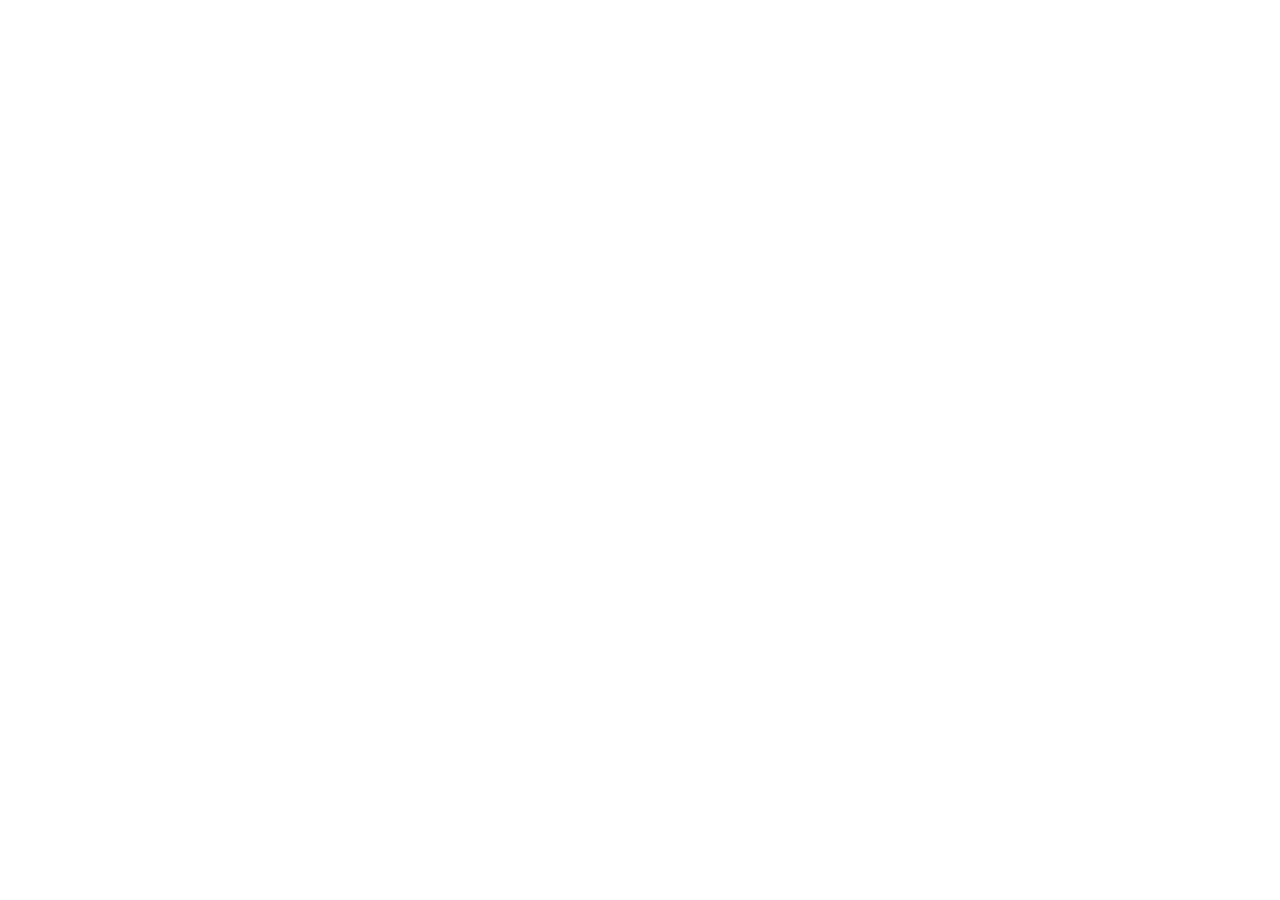
==== index.html @ b1398f2f "Add initial HTML structure for the webpage" ====
<!DOCTYPE html>
<html lang="en">
<head>
<meta charset="utf-8">
<meta name="viewport" content="width=device-width, initial-scale=1">
<title>M J Anthony</title>
<meta name="description" content="Dual-degree computer science student building tools people actually use, from medical imaging pipelines to market terminals.">
<link rel="stylesheet" href="./main.css">
</head>
<body>
<div id="root"></div>
<script src="./main.js"></script>
</body>
</html>
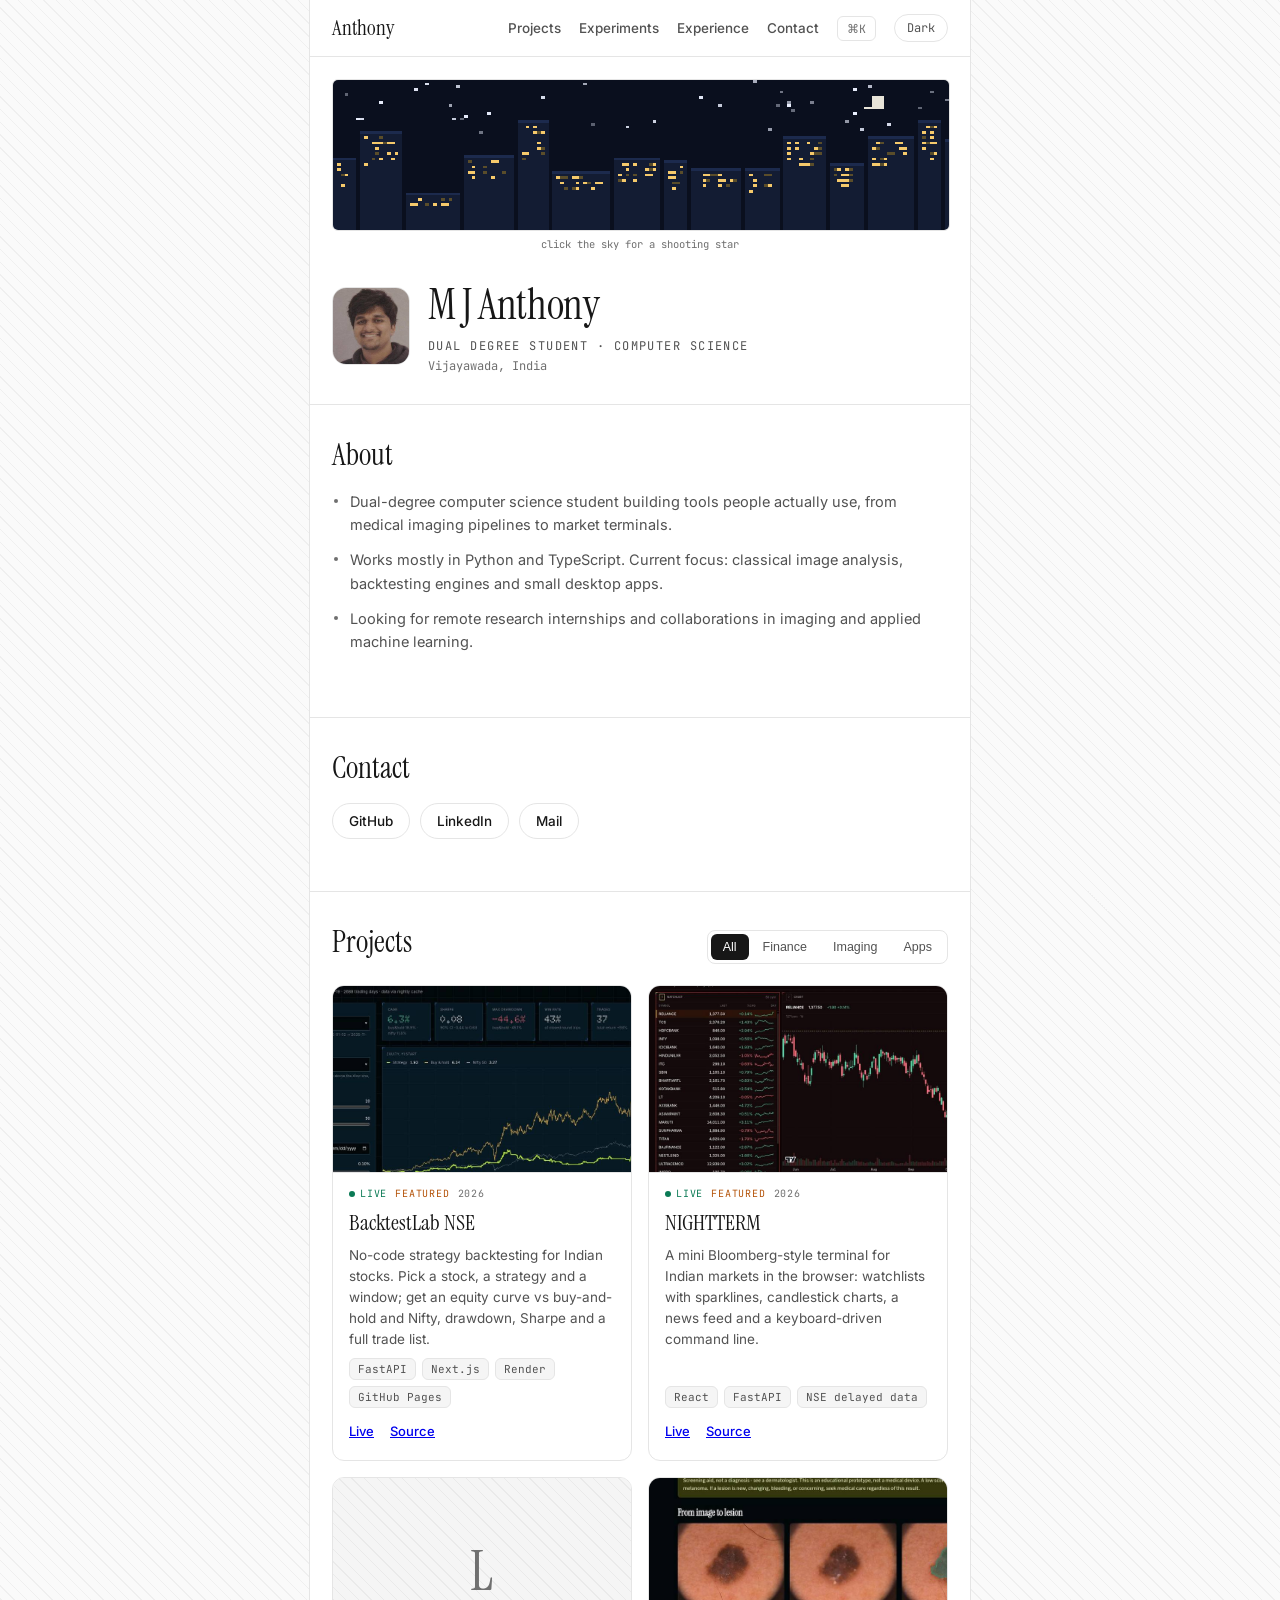
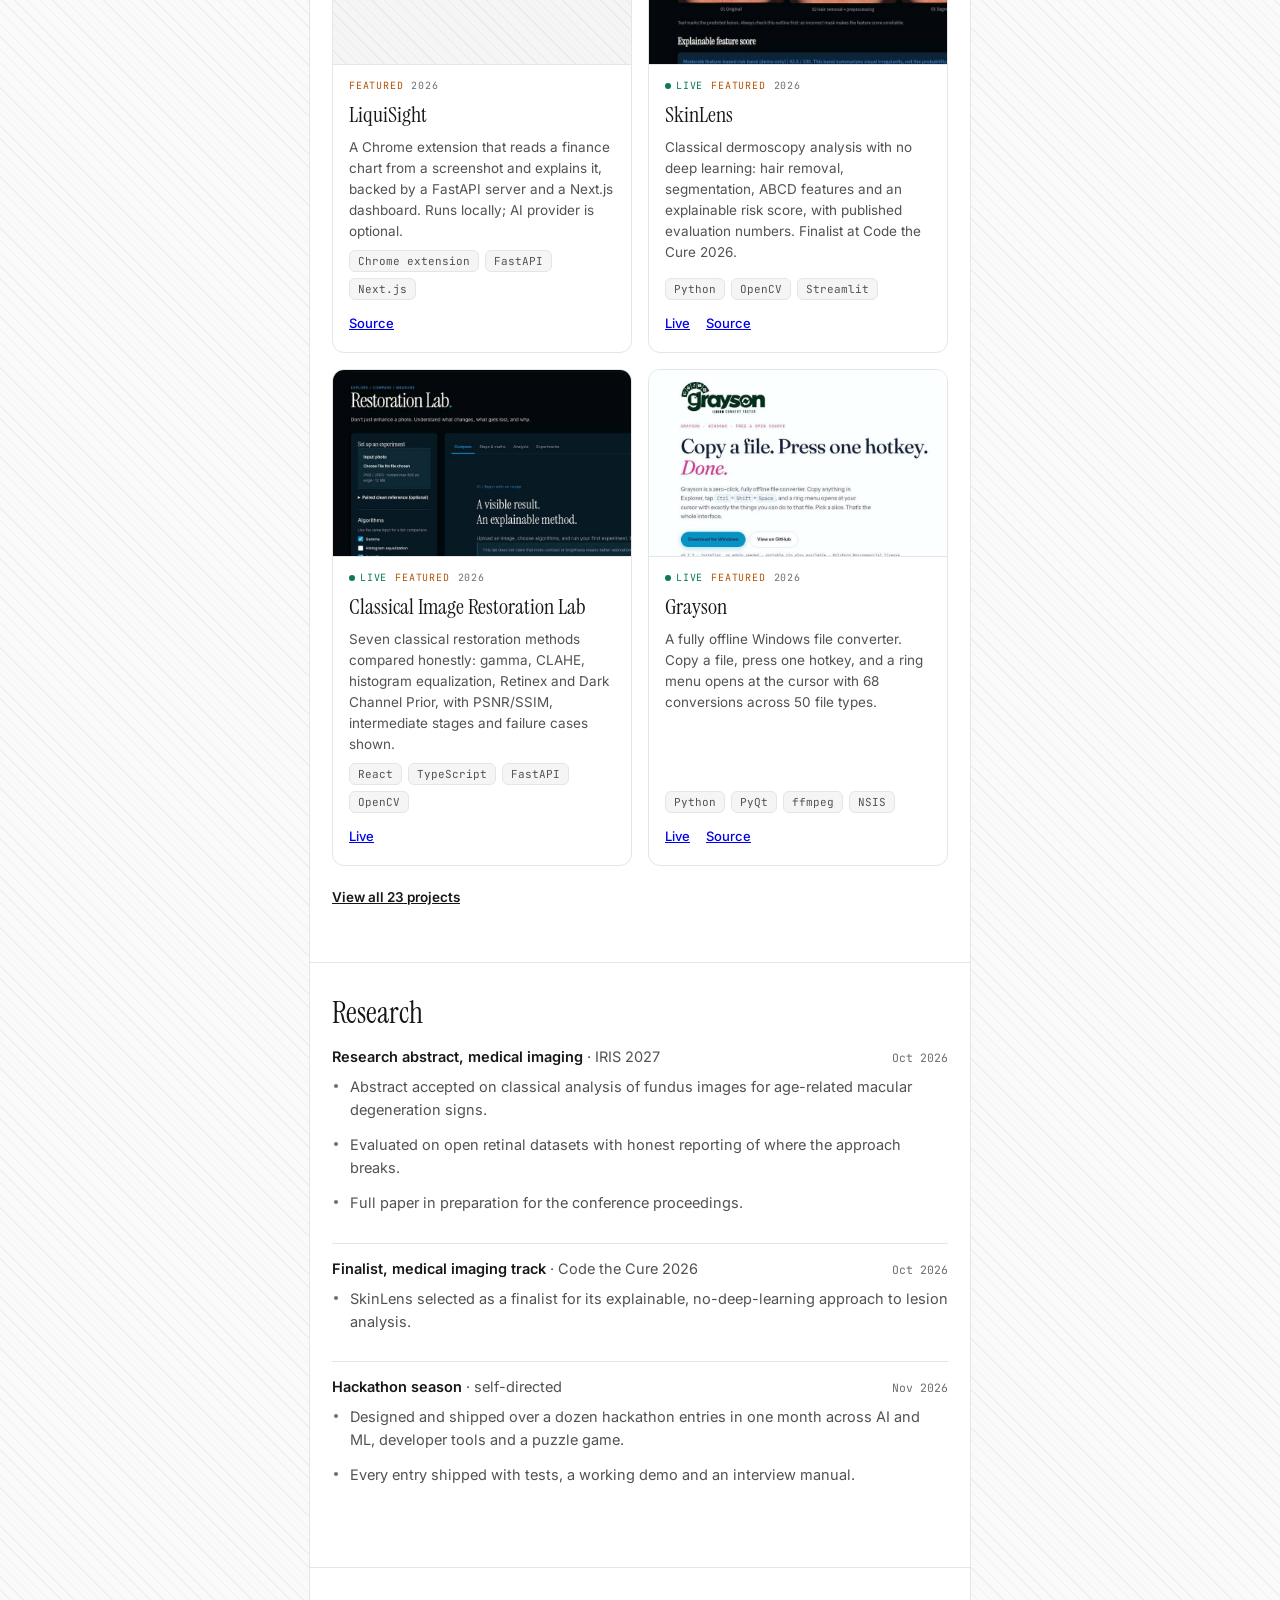
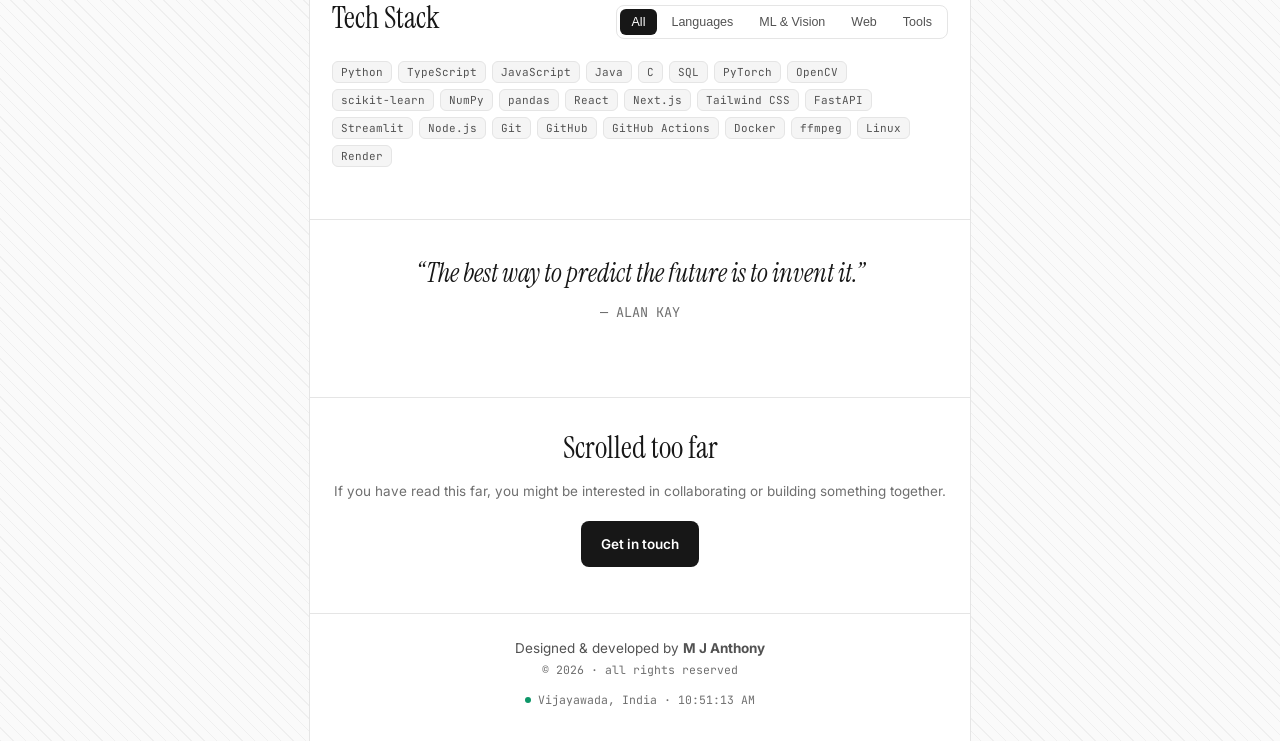
==== commit 70f909f9: "Replace main.js with 21-main.js in index.html" ====
--- a/index.html
+++ b/index.html
@@ -9,6 +9,6 @@
 </head>
 <body>
 <div id="root"></div>
-<script src="./main.js"></script>
+<script src="./21-main.js"></script>
 </body>
 </html>
--- a/main.css
+++ b/main.css
@@ -0,0 +1 @@
+@font-face{font-family:"Instrument Serif";font-style:normal;font-weight:400;font-display:swap;src:url("./17-InstrumentSerif-400.woff2") format("woff2")}@font-face{font-family:"Instrument Serif";font-style:italic;font-weight:400;font-display:swap;src:url("./18-InstrumentSerif-400i.woff2") format("woff2")}@font-face{font-family:Inter;font-style:normal;font-weight:100 900;font-display:swap;src:url("./19-Inter-400.woff2") format("woff2")}@font-face{font-family:JetBrains Mono;font-style:normal;font-weight:100 800;font-display:swap;src:url("./20-JetBrainsMono-400.woff2") format("woff2")}html,body,#root{margin:0;min-height:100%}.av2{--bg: #fafafa;--col: #ffffff;--ink: #171717;--ink2: #525252;--ink3: #6f6f6f;--line: #e5e5e5;--hatch: rgba(0,0,0,.045);--chipbg: #f5f5f5;--accent: #171717;font-family:Inter,-apple-system,Segoe UI,Roboto,sans-serif;background:repeating-linear-gradient(45deg,var(--hatch) 0 1px,transparent 1px 9px),var(--bg);color:var(--ink);min-height:100vh;padding:0 12px}.av2-dark{--bg: #0a0a0a;--col: #101010;--ink: #f0f0f0;--ink2: #a3a3a3;--ink3: #737373;--line: #262626;--hatch: rgba(255,255,255,.05);--chipbg: #1a1a1a;--accent: #f0f0f0}.av2-col{max-width:660px;margin:0 auto;background:var(--col);border-left:1px solid var(--line);border-right:1px solid var(--line);min-height:100vh}.av2-nav{display:flex;align-items:center;justify-content:space-between;padding:14px 22px;border-bottom:1px solid var(--line)}.av2-brand{font-family:"Instrument Serif",Georgia,Times New Roman,serif;font-size:21px}.av2-navlinks{display:flex;align-items:center;gap:18px}.av2-navlinks a{color:var(--ink2);text-decoration:none;font-size:13.5px;font-weight:500}.av2-navlinks a:hover{color:var(--ink)}.av2-theme{border:1px solid var(--line);background:var(--col);color:var(--ink2);border-radius:999px;padding:5px 12px;font-size:12px;cursor:pointer;font-family:JetBrains Mono,ui-monospace,Menlo,monospace}.av2-theme:hover{color:var(--ink);border-color:var(--ink3)}.av2-banner{display:block;width:calc(100% - 44px);margin:22px 22px 4px;height:150px;image-rendering:pixelated;border-radius:6px;border:1px solid var(--line);cursor:crosshair}.av2-banner-hint{text-align:center;margin:6px 0 0;color:var(--ink3);font-size:10.5px}.av2-mono{font-family:JetBrains Mono,ui-monospace,SF Mono,Menlo,monospace}.av2-hero{display:flex;align-items:center;gap:18px;padding:26px 22px 8px}.av2-avatar{width:76px;height:76px;border-radius:14px;border:1px solid var(--line)}.av2-name{font-family:"Instrument Serif",Georgia,Times New Roman,serif;font-size:42px;font-weight:400;margin:0 0 6px;letter-spacing:-.01em}.av2-role{margin:0 0 4px;font-size:12px;letter-spacing:.12em;color:var(--ink2)}.av2-loc{margin:0;font-size:12px;color:var(--ink3)}.av2-sec{padding:30px 22px;border-top:1px solid var(--line);margin-top:22px}.av2-h{font-family:"Instrument Serif",Georgia,Times New Roman,serif;font-size:30px;font-weight:400;margin:0 0 16px}.av2-sechead{display:flex;align-items:center;justify-content:space-between;flex-wrap:wrap;gap:10px;margin-bottom:4px}.av2-sechead .av2-h{margin-bottom:10px}.av2-bullets{margin:0;padding:0;list-style:none}.av2-bullets li{position:relative;padding-left:18px;margin:0 0 12px;color:var(--ink2);font-size:14.5px;line-height:1.6}.av2-bullets li:before{content:"";position:absolute;left:2px;top:9px;width:4px;height:4px;border-radius:50%;background:var(--ink3)}.av2-pills{display:flex;flex-wrap:wrap;gap:10px}.av2-pill{display:inline-flex;align-items:center;border:1px solid var(--line);border-radius:999px;font-size:13.5px;font-weight:500;text-decoration:none}.av2-pill:hover{border-color:var(--ink3)}.av2-pill a{color:inherit;text-decoration:none;display:block;padding:9px 16px}.av2-cta a{color:inherit!important;text-decoration:none}.av2-tabs{display:inline-flex;border:1px solid var(--line);border-radius:8px;padding:3px;gap:2px}.av2-tab{border:0;background:transparent;color:var(--ink2);font-size:12.5px;font-weight:500;padding:6px 12px;border-radius:6px;cursor:pointer}.av2-tab.is-on{background:var(--accent);color:var(--col)}.av2-cards{display:grid;grid-template-columns:1fr 1fr;gap:16px;margin-top:14px}.av2-card{border:1px solid var(--line);border-radius:12px;overflow:hidden;background:var(--col);display:flex;flex-direction:column}.av2-cardimg{width:100%;aspect-ratio:16/10;object-fit:cover;object-position:top;border-bottom:1px solid var(--line);display:block}.av2-cardbody{padding:14px 16px 16px;display:flex;flex-direction:column;gap:8px;flex:1}.av2-badges{display:flex;gap:8px;align-items:center}.av2-badge{font-family:JetBrains Mono,ui-monospace,Menlo,monospace;font-size:10px;letter-spacing:.08em;color:var(--ink3);display:inline-flex;align-items:center;gap:5px}.av2-badge-live{color:#0b7a55}.av2-badge-feat{color:#b45309}.av2-dot{width:6px;height:6px;border-radius:50%;background:currentColor;display:inline-block}.av2-cardtitle{font-family:"Instrument Serif",Georgia,Times New Roman,serif;font-size:22px;font-weight:400;margin:0}.av2-cardblurb{margin:0;font-size:13.5px;line-height:1.55;color:var(--ink2);flex:1}.av2-chips{margin:0;display:flex;flex-wrap:wrap;gap:6px}.av2-chip{font-family:JetBrains Mono,ui-monospace,Menlo,monospace;font-size:11px;color:var(--ink2);background:var(--chipbg);border:1px solid var(--line);border-radius:6px;padding:3px 8px}.av2-cardlinks{margin:2px 0 0;display:flex;gap:16px;font-size:13px;font-weight:500}.av2-xp{padding:16px 0;border-top:1px solid var(--line)}.av2-xp:first-of-type{border-top:0;padding-top:0}.av2-xphead{display:flex;justify-content:space-between;align-items:baseline;gap:12px;flex-wrap:wrap}.av2-xprole{margin:0 0 10px;font-weight:600;font-size:14.5px}.av2-xporg{font-weight:400;color:var(--ink2)}.av2-xpperiod{margin:0;font-size:11.5px;color:var(--ink3);white-space:nowrap}.av2-stackgrid{margin-top:14px}.av2-center{text-align:center}.av2-muted{color:var(--ink3);font-size:13.5px}.av2-cta{display:inline-block;margin-top:6px;background:var(--accent);color:var(--col)!important;border-radius:8px;padding:10px 20px;font-size:13.5px;font-weight:600;text-decoration:none}.av2-quote{padding-bottom:40px}.av2-q{font-family:"Instrument Serif",Georgia,Times New Roman,serif;font-style:italic;font-size:26px;margin:6px 0 12px}.av2-foot{border-top:1px solid var(--line);padding:26px 22px 34px;text-align:center}.av2-footline{margin:0 0 6px;font-size:13.5px;color:var(--ink2)}.av2-foot .av2-muted{margin:0 0 10px;font-size:11.5px}.av2-clock{font-size:11.5px;color:var(--ink3);display:inline-flex;align-items:center;gap:7px}.av2-clock .av2-dot{background:#0d9668}@media(max-width:560px){.av2-cards{grid-template-columns:1fr}.av2-name{font-size:32px}.av2-nav{gap:14px}.av2-brand{margin-right:6px}.av2-h{font-size:25px}.av2-nav{padding:12px 16px}.av2-navlinks{gap:12px}.av2-navlinks a{font-size:12.5px}.av2-sec{padding:24px 16px}.av2-hero{padding:20px 16px 6px}.av2-banner{width:calc(100% - 32px);margin:16px 16px 4px;height:110px}}a.av2-brand{color:var(--ink);text-decoration:none}.av2-navlinks a.is-on{color:var(--ink);text-decoration:underline;text-underline-offset:4px}.av2-kbd{border:1px solid var(--line);background:var(--col);color:var(--ink3);border-radius:6px;padding:4px 9px;font-size:11.5px;cursor:pointer;font-family:JetBrains Mono,ui-monospace,Menlo,monospace}.av2-kbd:hover{color:var(--ink);border-color:var(--ink3)}.av2-pagehead{padding:30px 22px 6px}.av2-pagehead .av2-h{font-size:38px;margin-bottom:8px}.av2-kicker{margin:0 0 8px;font-size:11px;letter-spacing:.14em;color:var(--ink3)}.av2-pagehead .av2-muted{margin:0}.av2-h2{font-family:"Instrument Serif",Georgia,Times New Roman,serif;font-size:24px;font-weight:400;margin:0 0 14px}.av2-flush{margin-top:10px;padding-top:22px}.av2-tabs-wrap{flex-wrap:wrap;margin-bottom:4px}.av2-viewall{margin:18px 0 0;font-size:13.5px;font-weight:600}.av2-viewall a{color:var(--ink)}.av2-monoCard{aspect-ratio:16/10;border-bottom:1px solid var(--line);background:repeating-linear-gradient(45deg,var(--hatch) 0 1px,transparent 1px 9px),var(--chipbg);display:flex;align-items:center;justify-content:center}.av2-monoCard span{font-family:"Instrument Serif",Georgia,serif;font-size:56px;color:var(--ink3);letter-spacing:.02em}.av2-emptycard{border-style:dashed;background:transparent}.av2-muted-title{color:var(--ink3)}.av2-inbox{margin:0 0 16px;font-size:20px;font-weight:600}.av2-form{display:flex;flex-direction:column;gap:14px;max-width:460px}.av2-label{display:flex;flex-direction:column;gap:7px;font-size:10.5px;letter-spacing:.12em;color:var(--ink3)}.av2-input{font-family:Inter,sans-serif;font-size:14px;color:var(--ink);background:var(--col);border:1px solid var(--line);border-radius:8px;padding:10px 12px;outline:none}.av2-input:focus{border-color:var(--ink3)}.av2-textarea{resize:vertical}.av2-send{align-self:flex-start;background:var(--accent);color:var(--col);border:0;border-radius:8px;padding:11px 22px;font-size:13.5px;font-weight:600;cursor:pointer}.av2-formnote{margin:0;font-size:10.5px;color:var(--ink3)}.av2-palbg{position:fixed;inset:0;background:#00000073;display:flex;align-items:flex-start;justify-content:center;padding:12vh 16px 16px;z-index:50}.av2-pal{width:100%;max-width:480px;background:var(--col);border:1px solid var(--line);border-radius:12px;overflow:hidden;box-shadow:0 24px 60px #00000040}.av2-palinput{width:100%;box-sizing:border-box;border:0;border-bottom:1px solid var(--line);background:var(--col);color:var(--ink);font-size:14.5px;padding:14px 16px;outline:none;font-family:Inter,sans-serif}.av2-pallist{max-height:320px;overflow-y:auto;padding:6px}.av2-palgroup{margin:8px 8px 4px;font-size:10px;letter-spacing:.14em;color:var(--ink3);text-transform:uppercase}.av2-palitem{display:flex;justify-content:space-between;align-items:center;gap:10px;width:100%;border:0;background:transparent;color:var(--ink);font-size:13.5px;padding:9px 10px;border-radius:8px;cursor:pointer;text-align:left}.av2-palitem.is-on{background:var(--chipbg)}.av2-palhint{font-family:JetBrains Mono,monospace;font-size:10.5px;color:var(--ink3)}.av2-palempty{margin:14px;font-size:11.5px;color:var(--ink3)}.av2-palfoot{margin:0;padding:9px 14px;border-top:1px solid var(--line);font-size:10px;color:var(--ink3)}@media(max-width:560px){.av2-nav{flex-wrap:wrap;row-gap:8px}.av2-navlinks{flex-basis:100%;justify-content:space-between;gap:8px}.av2-navlinks a{font-size:12px;padding:6px 0}.av2-kbd{padding:5px 7px}.av2-theme{padding:5px 10px}.av2-pagehead .av2-h{font-size:30px}.av2-monoCard span{font-size:40px}}.av2-cardlinks a,.av2-viewall a,.av2-cta a{display:inline-block;padding:5px 0}
